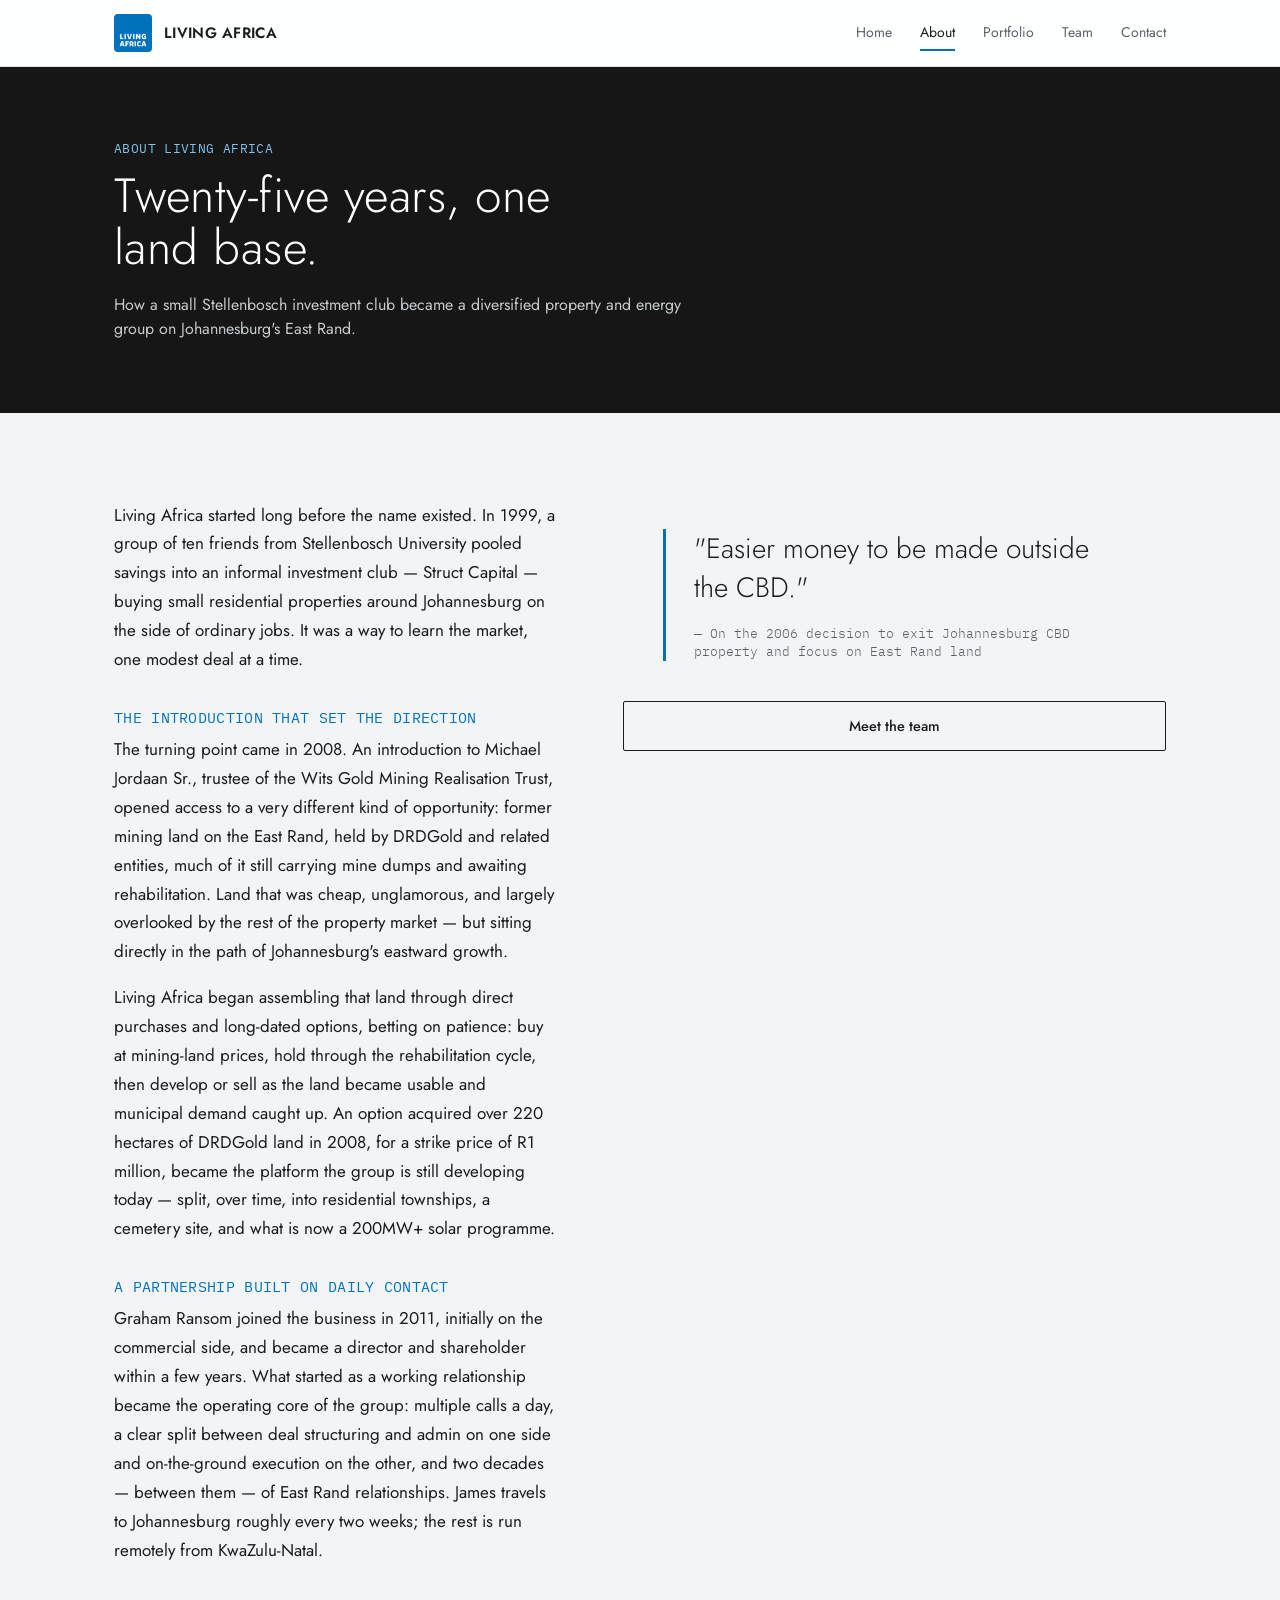
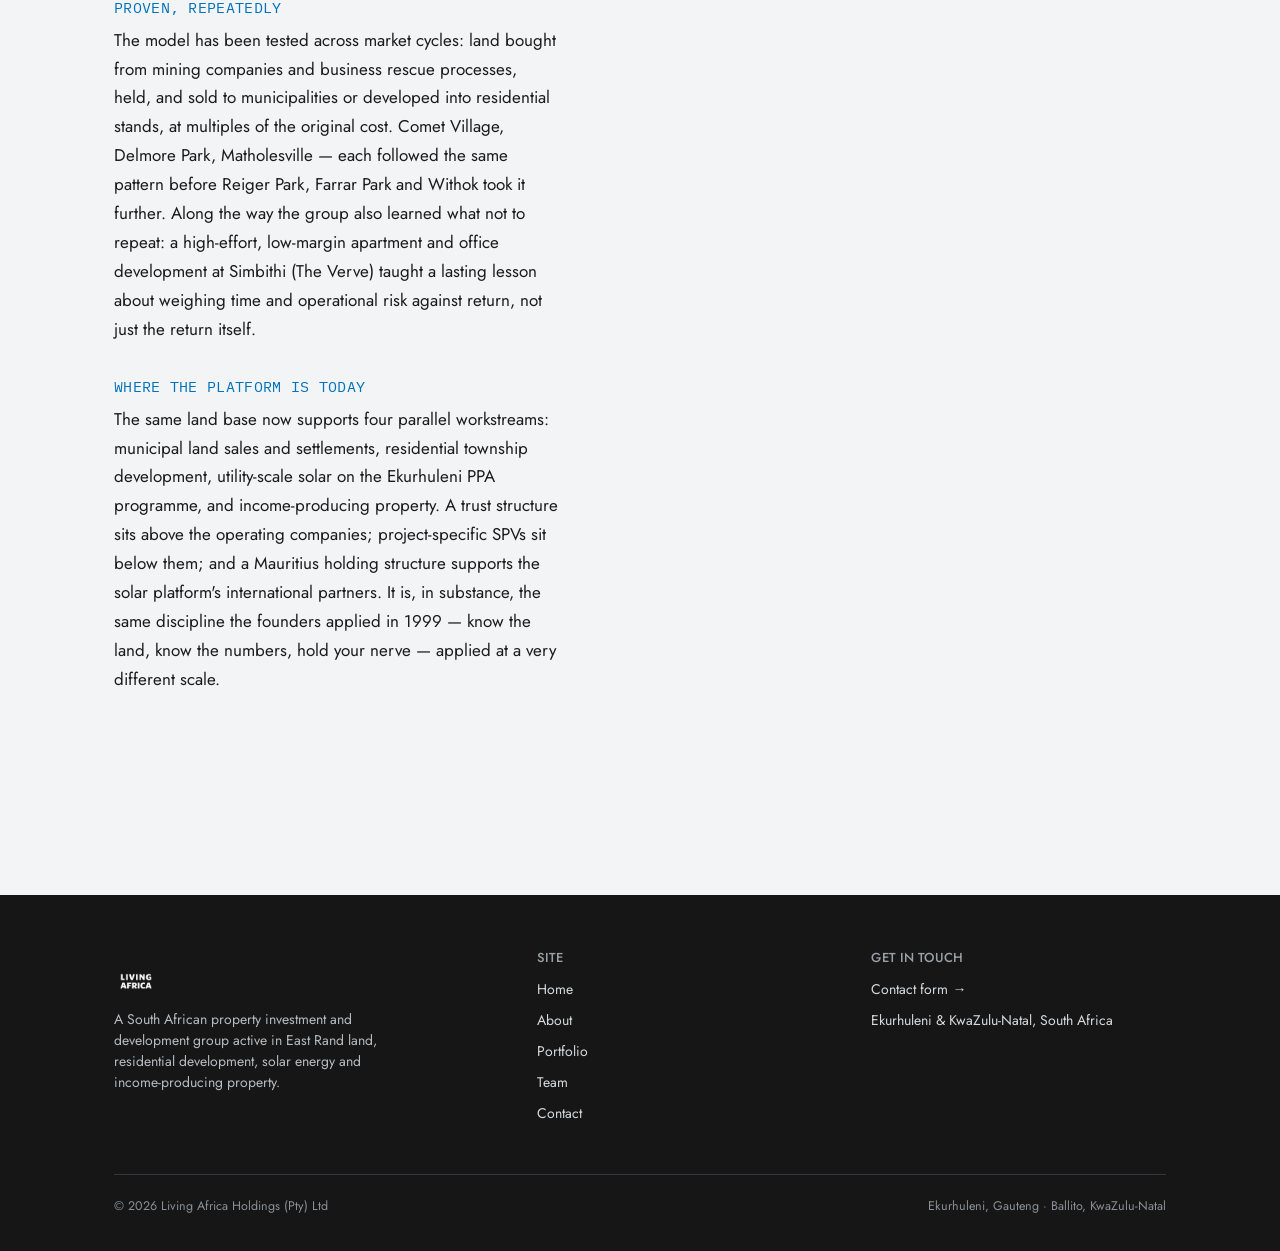
==== about.html @ 826e50d9 "Add new website" ====
<!DOCTYPE html>
<html lang="en">
<head>
<meta charset="UTF-8">
<meta name="viewport" content="width=device-width, initial-scale=1.0">
<title>About — Living Africa</title>
<meta name="description" content="25 years of dealmaking on Johannesburg's East Rand — how a Stellenbosch investment club became a diversified property and energy group.">
<link rel="icon" href="assets/logo-mark.jpg">
<link rel="stylesheet" href="assets/style.css">
</head>
<body>

<header class="site-header">
  <div class="wrap">
    <a href="index.html" class="brand">
      <img src="assets/logo-mark.jpg" alt="Living Africa">
      <span>LIVING AFRICA</span>
    </a>
    <button class="nav-toggle" aria-label="Menu" aria-expanded="false">
      <svg viewBox="0 0 24 24" fill="none" stroke="currentColor" stroke-width="1.6"><line x1="3" y1="6" x2="21" y2="6"/><line x1="3" y1="12" x2="21" y2="12"/><line x1="3" y1="18" x2="21" y2="18"/></svg>
    </button>
    <nav class="main-nav">
      <a href="index.html">Home</a>
      <a href="about.html" aria-current="page">About</a>
      <a href="portfolio.html">Portfolio</a>
      <a href="team.html">Team</a>
      <a href="contact.html">Contact</a>
    </nav>
  </div>
</header>

<section class="page-banner">
  <div class="wrap">
    <div class="section-tag">ABOUT LIVING AFRICA</div>
    <h1>Twenty-five years, one land base.</h1>
    <p>How a small Stellenbosch investment club became a diversified property and energy group on Johannesburg's East Rand.</p>
  </div>
</section>

<section class="section">
  <div class="wrap">
    <div class="split">
      <div class="prose">
        <p>Living Africa started long before the name existed. In 1999, a group of ten friends from Stellenbosch University pooled savings into an informal investment club — Struct Capital — buying small residential properties around Johannesburg on the side of ordinary jobs. It was a way to learn the market, one modest deal at a time.</p>

        <h3>THE INTRODUCTION THAT SET THE DIRECTION</h3>
        <p>The turning point came in 2008. An introduction to Michael Jordaan Sr., trustee of the Wits Gold Mining Realisation Trust, opened access to a very different kind of opportunity: former mining land on the East Rand, held by DRDGold and related entities, much of it still carrying mine dumps and awaiting rehabilitation. Land that was cheap, unglamorous, and largely overlooked by the rest of the property market — but sitting directly in the path of Johannesburg's eastward growth.</p>
        <p>Living Africa began assembling that land through direct purchases and long-dated options, betting on patience: buy at mining-land prices, hold through the rehabilitation cycle, then develop or sell as the land became usable and municipal demand caught up. An option acquired over 220 hectares of DRDGold land in 2008, for a strike price of R1 million, became the platform the group is still developing today — split, over time, into residential townships, a cemetery site, and what is now a 200MW+ solar programme.</p>

        <h3>A PARTNERSHIP BUILT ON DAILY CONTACT</h3>
        <p>Graham Ransom joined the business in 2011, initially on the commercial side, and became a director and shareholder within a few years. What started as a working relationship became the operating core of the group: multiple calls a day, a clear split between deal structuring and admin on one side and on-the-ground execution on the other, and two decades — between them — of East Rand relationships. James travels to Johannesburg roughly every two weeks; the rest is run remotely from KwaZulu-Natal.</p>

        <h3>PROVEN, REPEATEDLY</h3>
        <p>The model has been tested across market cycles: land bought from mining companies and business rescue processes, held, and sold to municipalities or developed into residential stands, at multiples of the original cost. Comet Village, Delmore Park, Matholesville — each followed the same pattern before Reiger Park, Farrar Park and Withok took it further. Along the way the group also learned what not to repeat: a high-effort, low-margin apartment and office development at Simbithi (The Verve) taught a lasting lesson about weighing time and operational risk against return, not just the return itself.</p>

        <h3>WHERE THE PLATFORM IS TODAY</h3>
        <p>The same land base now supports four parallel workstreams: municipal land sales and settlements, residential township development, utility-scale solar on the Ekurhuleni PPA programme, and income-producing property. A trust structure sits above the operating companies; project-specific SPVs sit below them; and a Mauritius holding structure supports the solar platform's international partners. It is, in substance, the same discipline the founders applied in 1999 — know the land, know the numbers, hold your nerve — applied at a very different scale.</p>
      </div>

      <div>
        <div style="position:sticky; top:100px;">
          <blockquote class="pull" style="margin-bottom:40px;">
            "Easier money to be made outside the CBD."
            <cite>— On the 2006 decision to exit Johannesburg CBD property and focus on East Rand land</cite>
          </blockquote>
          <a href="team.html" class="btn btn-outline" style="width:100%; justify-content:center;">Meet the team</a>
        </div>
      </div>
    </div>
  </div>
</section>

<footer class="site-footer">
  <div class="wrap">
    <div class="footer-grid">
      <div class="footer-brand">
        <img src="assets/logo-mark-black.jpg" alt="Living Africa">
        <p>A South African property investment and development group active in East Rand land, residential development, solar energy and income-producing property.</p>
      </div>
      <div class="footer-nav">
        <h4>SITE</h4>
        <a href="index.html">Home</a>
        <a href="about.html">About</a>
        <a href="portfolio.html">Portfolio</a>
        <a href="team.html">Team</a>
        <a href="contact.html">Contact</a>
      </div>
      <div class="footer-contact">
        <h4>GET IN TOUCH</h4>
        <a href="contact.html">Contact form →</a>
        <p>Ekurhuleni &amp; KwaZulu-Natal, South Africa</p>
      </div>
    </div>
    <div class="footer-bottom">
      <span>© <span id="year"></span> Living Africa Holdings (Pty) Ltd</span>
      <span>Ekurhuleni, Gauteng · Ballito, KwaZulu-Natal</span>
    </div>
  </div>
</footer>

<script src="assets/script.js"></script>
<script>document.getElementById('year').textContent = new Date().getFullYear();</script>
</body>
</html>
---- assets/style.css ----
/* ============================================================
   LIVING AFRICA — shared stylesheet
   Tokens: black #161616, blue #0072BB, warm land-grey backgrounds.
   Type: Century Gothic (brand) with Jost as the web fallback,
   IBM Plex Mono for survey-style data tags (portion/ha/MW).
   ============================================================ */

@import url('https://fonts.googleapis.com/css2?family=Jost:wght@300;400;500;600;700&family=IBM+Plex+Mono:wght@400;500&display=swap');

:root{
  --black:#161616;
  --blue:#0072BB;
  --blue-deep:#00517f;
  --white:#ffffff;
  --paper:#F2F4F5;
  --paper-deep:#E7EAEC;
  --ink:#1A1D1F;
  --muted:#5B6169;
  --line:#DCE0E3;
  --line-dark:#33383c;

  --font-display:'Century Gothic','Questrial','Jost',sans-serif;
  --font-mono:'IBM Plex Mono',ui-monospace,monospace;

  --maxw:1180px;
  --pad:clamp(20px,5vw,64px);
}

*{box-sizing:border-box;}
html{scroll-behavior:smooth;}
body{
  margin:0;
  font-family:var(--font-display);
  font-weight:400;
  color:var(--ink);
  background:var(--paper);
  -webkit-font-smoothing:antialiased;
  line-height:1.5;
}
img{max-width:100%;display:block;}
a{color:inherit;}
h1,h2,h3,h4{
  font-family:var(--font-display);
  font-weight:400;
  margin:0 0 0.4em;
  letter-spacing:0.01em;
  line-height:1.08;
}
p{margin:0 0 1em; max-width:62ch;}
.mono{
  font-family:var(--font-mono);
  font-weight:400;
  letter-spacing:0.02em;
}
:focus-visible{outline:2px solid var(--blue); outline-offset:3px;}
@media (prefers-reduced-motion: reduce){
  *{animation-duration:0.001ms !important; transition-duration:0.001ms !important;}
}

.wrap{max-width:var(--maxw); margin:0 auto; padding-left:var(--pad); padding-right:var(--pad);}

/* ---------- header ---------- */
.site-header{
  position:sticky; top:0; z-index:40;
  background:rgba(255,255,255,0.92);
  backdrop-filter:saturate(140%) blur(6px);
  border-bottom:1px solid var(--line);
}
.site-header .wrap{
  display:flex; align-items:center; justify-content:space-between;
  padding-top:14px; padding-bottom:14px;
}
.brand{display:flex; align-items:center; gap:12px; text-decoration:none;}
.brand img{width:38px; height:38px; border-radius:4px;}
.brand span{font-size:15px; font-weight:600; letter-spacing:0.02em; color:var(--ink);}
.main-nav{display:flex; align-items:center; gap:28px;}
.main-nav a{
  text-decoration:none; font-size:14px; color:var(--muted);
  padding:6px 0; border-bottom:2px solid transparent;
}
.main-nav a:hover, .main-nav a[aria-current="page"]{color:var(--ink); border-color:var(--blue);}
.nav-toggle{display:none; background:none; border:0; cursor:pointer; padding:6px;}
.nav-toggle svg{width:24px; height:24px;}

@media (max-width:820px){
  .main-nav{
    position:fixed; inset:64px 0 0 0; background:var(--white);
    flex-direction:column; align-items:flex-start; gap:0;
    padding:8px var(--pad) 24px; transform:translateY(-8px);
    opacity:0; pointer-events:none; transition:opacity .18s ease, transform .18s ease;
    border-top:1px solid var(--line);
  }
  .main-nav.open{opacity:1; pointer-events:auto; transform:translateY(0);}
  .main-nav a{width:100%; padding:14px 0; border-bottom:1px solid var(--line); font-size:16px;}
  .nav-toggle{display:block;}
}

/* ---------- footer ---------- */
.site-footer{background:var(--black); color:var(--white); margin-top:96px;}
.site-footer .wrap{padding-top:56px; padding-bottom:36px;}
.footer-grid{
  display:grid; grid-template-columns:1.3fr 1fr 1fr; gap:40px;
  border-bottom:1px solid var(--line-dark); padding-bottom:40px;
}
.footer-grid h4{font-size:13px; color:#9aa0a6; font-weight:500; margin-bottom:14px;}
.footer-brand img{width:44px; height:44px; border-radius:4px; margin-bottom:14px;}
.footer-brand p{color:#b7bbbf; font-size:14px; max-width:36ch;}
.footer-nav a, .footer-contact a, .footer-contact p{
  display:block; color:#d7dadc; text-decoration:none; font-size:14px; margin-bottom:10px;
}
.footer-nav a:hover, .footer-contact a:hover{color:var(--white);}
.footer-bottom{
  display:flex; justify-content:space-between; flex-wrap:wrap; gap:8px;
  padding-top:22px; font-size:12.5px; color:#8a9096;
}
@media (max-width:720px){
  .footer-grid{grid-template-columns:1fr; gap:28px;}
}

/* ---------- hero (home) ---------- */
.hero{
  position:relative; min-height:min(88vh, 780px);
  display:flex; align-items:flex-end;
  background:#0c0c0c;
  overflow:hidden;
}
.hero img{
  position:absolute; inset:0; width:100%; height:100%; object-fit:cover;
  opacity:0.85;
}
.hero::after{
  content:''; position:absolute; inset:0;
  background:linear-gradient(180deg, rgba(10,10,10,0.15) 0%, rgba(10,10,10,0.15) 40%, rgba(10,10,10,0.82) 100%);
}
.hero-content{position:relative; z-index:2; color:var(--white); padding-bottom:clamp(48px,7vw,88px); width:100%;}
.hero-eyebrow{font-family:var(--font-mono); font-size:12.5px; letter-spacing:0.06em; color:#cfe6f6; margin-bottom:18px;}
.hero h1{
  font-size:clamp(34px, 5.4vw, 68px); font-weight:300; letter-spacing:0.005em;
  max-width:16ch; margin-bottom:0.32em;
}
.hero p.lead{color:#e7e9ea; font-size:clamp(16px,1.7vw,19px); max-width:52ch; margin-bottom:28px;}
.hero-actions{display:flex; gap:14px; flex-wrap:wrap;}

/* ---------- buttons ---------- */
.btn{
  display:inline-flex; align-items:center; gap:10px;
  padding:13px 24px; font-size:14.5px; font-weight:500;
  text-decoration:none; border-radius:2px; border:1px solid transparent;
  transition:background .15s ease, color .15s ease, border-color .15s ease;
  cursor:pointer; font-family:var(--font-display);
}
.btn-primary{background:var(--blue); color:var(--white);}
.btn-primary:hover{background:var(--blue-deep);}
.btn-ghost{border-color:rgba(255,255,255,0.55); color:var(--white);}
.btn-ghost:hover{background:rgba(255,255,255,0.12);}
.btn-dark{background:var(--black); color:var(--white);}
.btn-dark:hover{background:#000;}
.btn-outline{border-color:var(--ink); color:var(--ink);}
.btn-outline:hover{background:var(--ink); color:var(--white);}

/* ---------- stat strip ---------- */
.stat-strip{background:var(--black); color:var(--white);}
.stat-strip .wrap{
  display:grid; grid-template-columns:repeat(4,1fr);
  padding-top:44px; padding-bottom:44px;
}
.stat{padding:0 22px; border-left:1px solid var(--line-dark);}
.stat:first-child{border-left:0; padding-left:0;}
.stat .num{
  font-family:var(--font-mono); font-size:clamp(26px,3vw,38px); font-weight:500;
  color:var(--white); display:block; margin-bottom:6px;
}
.stat .label{font-size:13px; color:#a9afb4; max-width:22ch;}
@media (max-width:820px){
  .stat-strip .wrap{grid-template-columns:1fr 1fr; row-gap:28px;}
  .stat:nth-child(3){border-left:0;}
  .stat:nth-child(2n+1){padding-left:0;}
}

/* ---------- section basics ---------- */
.section{padding-top:88px; padding-bottom:88px;}
.section-tight{padding-top:56px; padding-bottom:56px;}
.section-head{margin-bottom:44px;}
.section-tag{font-family:var(--font-mono); font-size:12.5px; color:var(--blue); margin-bottom:12px; letter-spacing:0.03em;}
.section h2{font-size:clamp(26px,3vw,38px); font-weight:300; max-width:20ch;}
.section .dek{color:var(--muted); font-size:17px; max-width:58ch;}

.split{display:grid; grid-template-columns:0.9fr 1.1fr; gap:64px; align-items:start;}
@media (max-width:820px){ .split{grid-template-columns:1fr; gap:28px;} }

/* ---------- stage preview (home) ---------- */
.stage-list{border-top:1px solid var(--line);}
.stage-row{
  display:grid; grid-template-columns:220px 1fr auto; align-items:center; gap:28px;
  padding:28px 0; border-bottom:1px solid var(--line);
  text-decoration:none; color:inherit;
}
.stage-row .stage-name{font-size:20px; font-weight:400;}
.stage-row .stage-desc{color:var(--muted); font-size:15px; max-width:56ch;}
.stage-row .go{
  font-family:var(--font-mono); font-size:13px; color:var(--blue);
  white-space:nowrap; opacity:0; transition:opacity .15s ease, transform .15s ease;
  transform:translateX(-6px);
}
.stage-row:hover .go{opacity:1; transform:translateX(0);}
.stage-row:hover .stage-name{color:var(--blue);}
@media (max-width:720px){
  .stage-row{grid-template-columns:1fr; gap:8px;}
  .stage-row .go{opacity:1; transform:none;}
}

/* ---------- pull quote (home about teaser) ---------- */
.pull{
  border-left:3px solid var(--blue); padding-left:28px;
  font-size:clamp(20px,2.4vw,28px); font-weight:300; line-height:1.4; max-width:42ch;
}
.pull cite{display:block; font-style:normal; font-size:13px; color:var(--muted); margin-top:18px; font-family:var(--font-mono);}

/* ---------- page header banner (interior pages) ---------- */
.page-banner{background:var(--black); color:var(--white); padding-top:72px; padding-bottom:56px;}
.page-banner .section-tag{color:#7fc2ec;}
.page-banner h1{font-size:clamp(30px,4vw,48px); font-weight:300; max-width:18ch;}
.page-banner p{color:#c6cacd; font-size:16px; max-width:60ch; margin-top:10px;}

/* ---------- portfolio ---------- */
.stage-tabs{
  display:flex; gap:6px; flex-wrap:wrap;
  border-bottom:1px solid var(--line); margin-bottom:8px;
  position:sticky; top:69px; background:var(--paper); z-index:10; padding-top:24px;
}
.stage-tabs button{
  font-family:var(--font-display); font-size:14.5px; background:none; border:0;
  padding:10px 16px; cursor:pointer; color:var(--muted); border-bottom:2px solid transparent;
  margin-bottom:-1px;
}
.stage-tabs button.active{color:var(--ink); border-color:var(--blue);}
.stage-group{padding-top:40px;}
.stage-group h3{font-size:22px; font-weight:400; margin-bottom:4px;}
.stage-group .stage-note{color:var(--muted); font-size:15px; margin-bottom:28px; max-width:60ch;}

.proj-grid{display:grid; grid-template-columns:repeat(2,1fr); gap:1px; background:var(--line);}
.proj-card{background:var(--paper); padding:28px; display:flex; flex-direction:column; gap:10px;}
.proj-card .tag{font-family:var(--font-mono); font-size:12px; color:var(--blue);}
.proj-card h4{font-size:19px; font-weight:500; margin:0;}
.proj-card .meta{font-family:var(--font-mono); font-size:12.5px; color:var(--muted);}
.proj-card p{font-size:14.5px; color:var(--ink); margin:0;}
.proj-card .status{
  margin-top:auto; padding-top:14px; font-size:12.5px; color:var(--muted);
  border-top:1px solid var(--line); display:flex; justify-content:space-between;
}
@media (max-width:720px){ .proj-grid{grid-template-columns:1fr;} }

/* ---------- team ---------- */
.principals{display:grid; grid-template-columns:1fr 1fr; gap:1px; background:var(--line); margin-bottom:64px;}
.principal{background:var(--paper); padding:36px;}
.principal .role{font-family:var(--font-mono); font-size:12.5px; color:var(--blue); margin-bottom:8px;}
.principal h3{font-size:24px; font-weight:500; margin-bottom:14px;}
.principal p{font-size:15px; color:var(--muted);}
@media (max-width:720px){ .principals{grid-template-columns:1fr;} }

.team-strip{border-top:1px solid var(--line);}
.team-row{display:grid; grid-template-columns:260px 1fr; gap:24px; padding:22px 0; border-bottom:1px solid var(--line);}
.team-row .who{font-size:16px; font-weight:500;}
.team-row .what{color:var(--muted); font-size:14.5px;}
@media (max-width:640px){ .team-row{grid-template-columns:1fr; gap:4px;} }

/* ---------- about page ---------- */
.prose{max-width:66ch;}
.prose p{font-size:17px; color:var(--ink); line-height:1.7;}
.prose h3{font-size:15px; font-family:var(--font-mono); color:var(--blue); margin-top:2.4em; margin-bottom:0.6em; letter-spacing:0.02em;}

/* ---------- contact ---------- */
.contact-grid{display:grid; grid-template-columns:1.1fr 0.9fr; gap:64px;}
@media (max-width:820px){ .contact-grid{grid-template-columns:1fr; gap:40px;} }
.field{margin-bottom:20px;}
.field label{display:block; font-size:13px; color:var(--muted); margin-bottom:6px;}
.field input, .field textarea, .field select{
  width:100%; border:1px solid var(--line); background:var(--white);
  padding:12px 14px; font-family:var(--font-display); font-size:15px; color:var(--ink);
  border-radius:2px;
}
.field input:focus, .field textarea:focus{border-color:var(--blue); outline:none;}
.field textarea{resize:vertical; min-height:120px;}
.contact-details{border-left:1px solid var(--line); padding-left:40px;}
@media (max-width:820px){ .contact-details{border-left:0; padding-left:0; border-top:1px solid var(--line); padding-top:28px;} }
.contact-details h4{font-family:var(--font-mono); font-size:12.5px; color:var(--blue); margin-bottom:8px;}
.contact-details p, .contact-details a{font-size:15px; color:var(--ink); text-decoration:none; display:block; margin-bottom:22px;}
.form-note{font-size:13px; color:var(--muted); margin-top:8px;}
.form-success{display:none; padding:20px; background:#eef6ee; border:1px solid #cfe4cf; color:#2a5c2a; font-size:14.5px;}
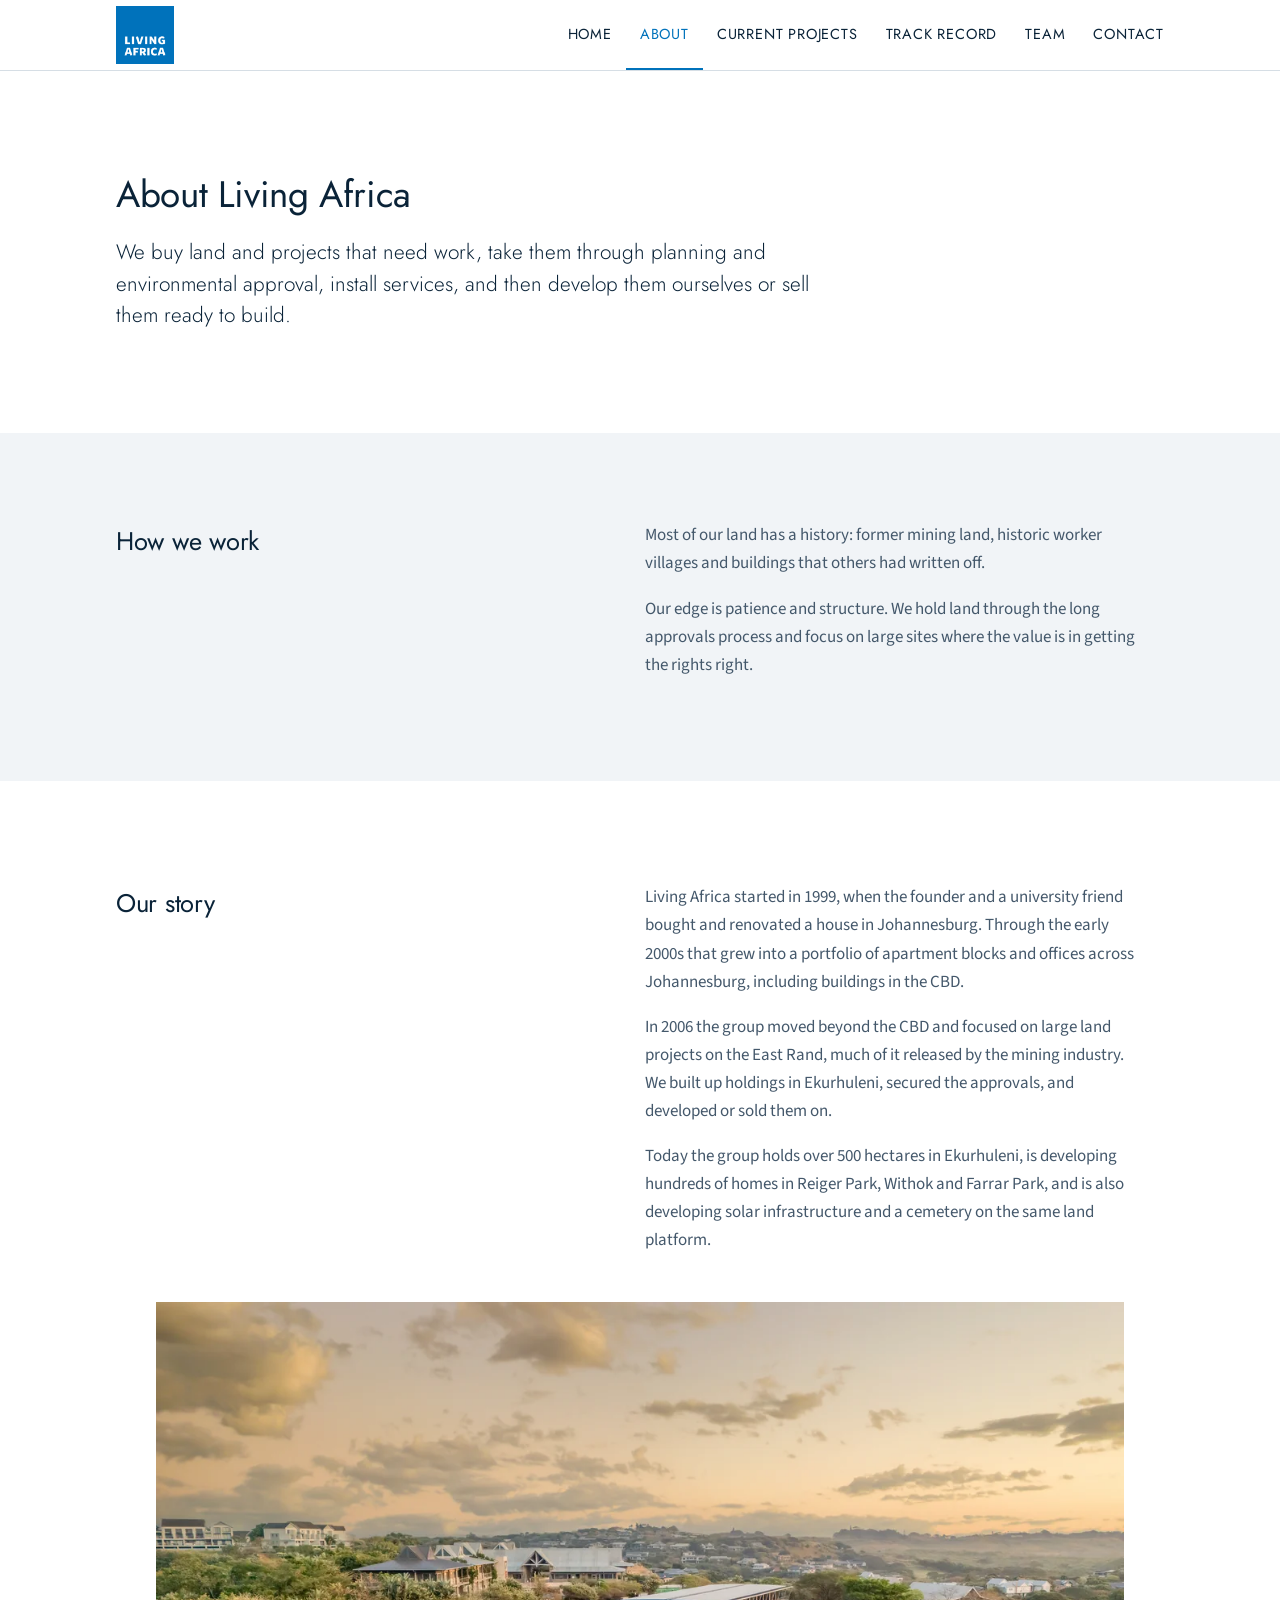
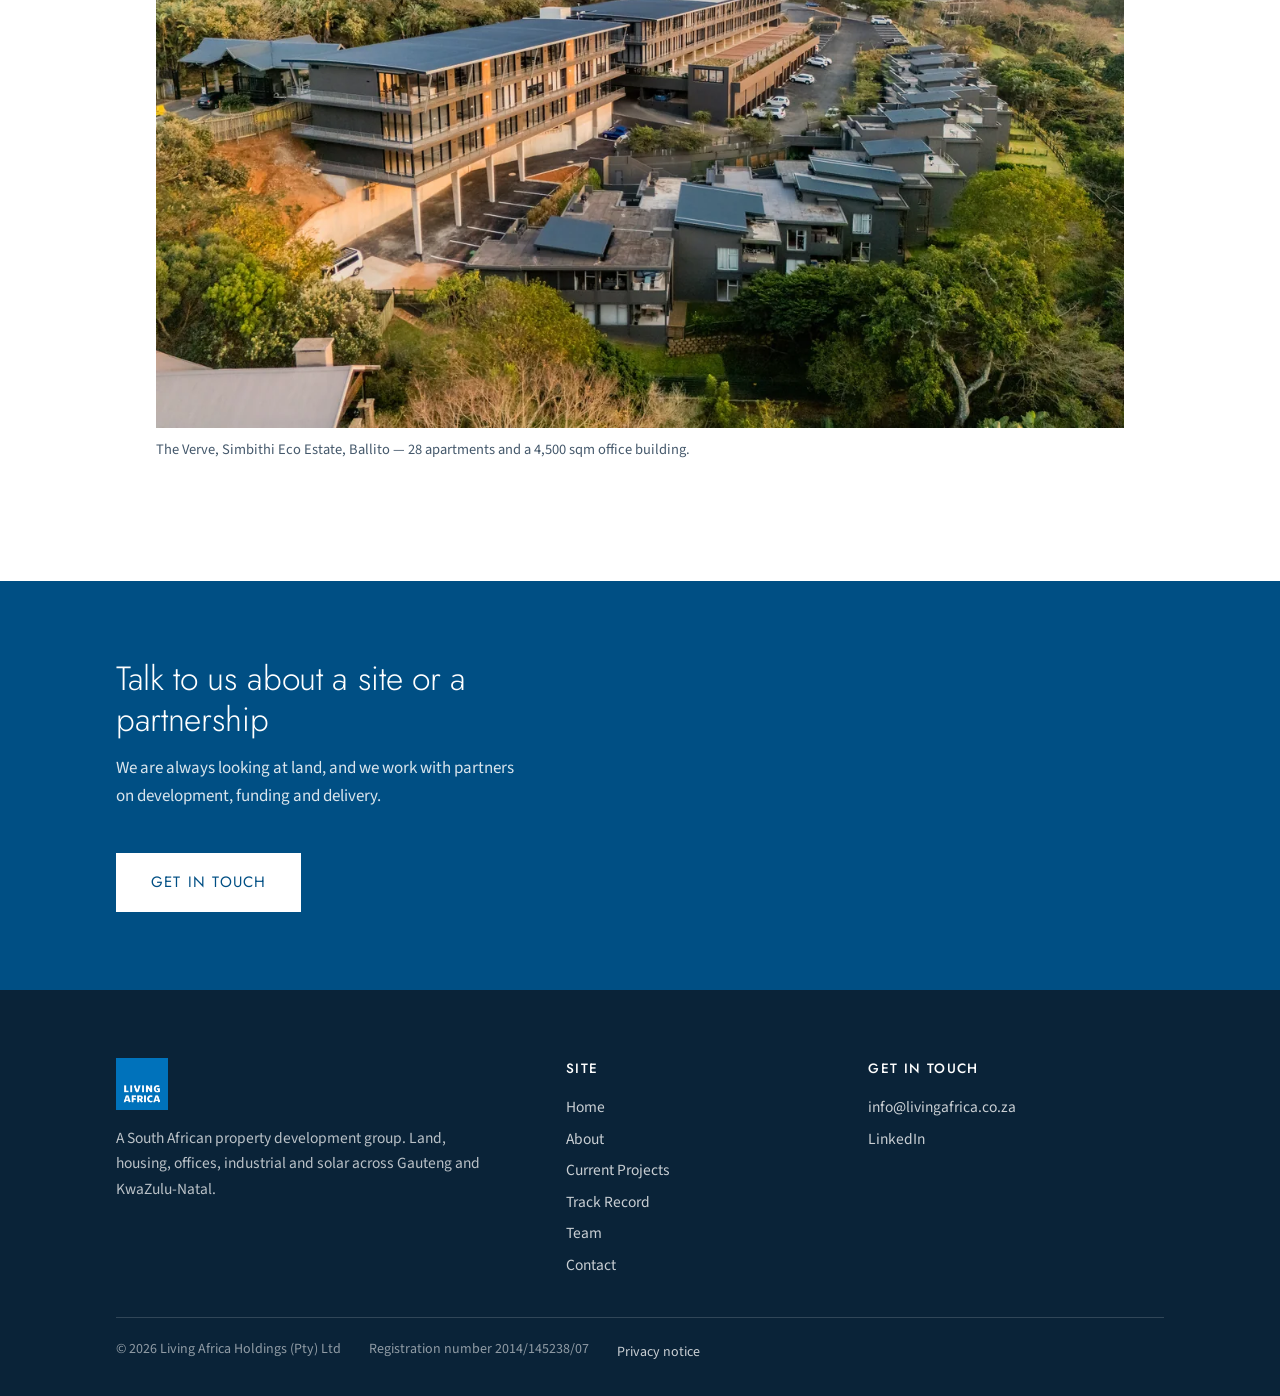
==== commit 837a4c58: "Rebuild site from approved copy Six pages (home, about, current projects, track record, team, contac" ====
--- a/about.html
+++ b/about.html
@@ -1,104 +1,101 @@
 <!DOCTYPE html>
-<html lang="en">
+<html lang="en-ZA">
 <head>
 <meta charset="UTF-8">
-<meta name="viewport" content="width=device-width, initial-scale=1.0">
+<meta name="viewport" content="width=device-width,initial-scale=1">
 <title>About — Living Africa</title>
-<meta name="description" content="25 years of dealmaking on Johannesburg's East Rand — how a Stellenbosch investment club became a diversified property and energy group.">
-<link rel="icon" href="assets/logo-mark.jpg">
+<meta name="description" content="Living Africa buys land and projects that need work, takes them through planning and approval, and develops them or sells them ready to build.">
+<link rel="icon" href="assets/favicon.png">
+<meta property="og:title" content="About — Living Africa">
+<meta property="og:description" content="Living Africa buys land and projects that need work, takes them through planning and approval, and develops them or sells them ready to build.">
+<meta property="og:type" content="website">
+<meta property="og:image" content="assets/hero-verve.webp">
 <link rel="stylesheet" href="assets/style.css">
 </head>
 <body>
-
 <header class="site-header">
   <div class="wrap">
-    <a href="index.html" class="brand">
-      <img src="assets/logo-mark.jpg" alt="Living Africa">
-      <span>LIVING AFRICA</span>
-    </a>
-    <button class="nav-toggle" aria-label="Menu" aria-expanded="false">
-      <svg viewBox="0 0 24 24" fill="none" stroke="currentColor" stroke-width="1.6"><line x1="3" y1="6" x2="21" y2="6"/><line x1="3" y1="12" x2="21" y2="12"/><line x1="3" y1="18" x2="21" y2="18"/></svg>
+    <a href="index.html" class="brand"><img src="assets/logo.png" alt="Living Africa"></a>
+    <button class="nav-toggle" aria-label="Menu" aria-expanded="false" aria-controls="nav">
+      <svg viewBox="0 0 24 24" fill="none" stroke="currentColor" stroke-width="1.6" aria-hidden="true"><line x1="3" y1="6" x2="21" y2="6"/><line x1="3" y1="12" x2="21" y2="12"/><line x1="3" y1="18" x2="21" y2="18"/></svg>
     </button>
-    <nav class="main-nav">
-      <a href="index.html">Home</a>
-      <a href="about.html" aria-current="page">About</a>
-      <a href="portfolio.html">Portfolio</a>
-      <a href="team.html">Team</a>
-      <a href="contact.html">Contact</a>
-    </nav>
+    <nav class="main-nav" id="nav"><a href="index.html">Home</a><a href="about.html" aria-current="page">About</a><a href="projects.html">Current Projects</a><a href="track-record.html">Track Record</a><a href="team.html">Team</a><a href="contact.html">Contact</a></nav>
   </div>
 </header>
 
-<section class="page-banner">
+<section class="section">
   <div class="wrap">
-    <div class="section-tag">ABOUT LIVING AFRICA</div>
-    <h1>Twenty-five years, one land base.</h1>
-    <p>How a small Stellenbosch investment club became a diversified property and energy group on Johannesburg's East Rand.</p>
+    <h2 class="section-title">About Living Africa</h2>
+    <p class="lede" style="margin-top:20px">We buy land and projects that need work, take them through planning and environmental approval, install services, and then develop them ourselves or sell them ready to build.</p>
+  </div>
+</section>
+
+<section class="section pale tight" style="padding-top:clamp(48px,7vw,88px)">
+  <div class="wrap">
+    <div class="intro-grid">
+      <h2>How we work</h2>
+      <div class="body-copy">
+        <p>Most of our land has a history: former mining land, historic worker villages and buildings that others had written off.</p>
+        <p>Our edge is patience and structure. We hold land through the long approvals process and focus on large sites where the value is in getting the rights right.</p>
+      </div>
+    </div>
   </div>
 </section>
 
 <section class="section">
   <div class="wrap">
-    <div class="split">
-      <div class="prose">
-        <p>Living Africa started long before the name existed. In 1999, a group of ten friends from Stellenbosch University pooled savings into an informal investment club — Struct Capital — buying small residential properties around Johannesburg on the side of ordinary jobs. It was a way to learn the market, one modest deal at a time.</p>
-
-        <h3>THE INTRODUCTION THAT SET THE DIRECTION</h3>
-        <p>The turning point came in 2008. An introduction to Michael Jordaan Sr., trustee of the Wits Gold Mining Realisation Trust, opened access to a very different kind of opportunity: former mining land on the East Rand, held by DRDGold and related entities, much of it still carrying mine dumps and awaiting rehabilitation. Land that was cheap, unglamorous, and largely overlooked by the rest of the property market — but sitting directly in the path of Johannesburg's eastward growth.</p>
-        <p>Living Africa began assembling that land through direct purchases and long-dated options, betting on patience: buy at mining-land prices, hold through the rehabilitation cycle, then develop or sell as the land became usable and municipal demand caught up. An option acquired over 220 hectares of DRDGold land in 2008, for a strike price of R1 million, became the platform the group is still developing today — split, over time, into residential townships, a cemetery site, and what is now a 200MW+ solar programme.</p>
-
-        <h3>A PARTNERSHIP BUILT ON DAILY CONTACT</h3>
-        <p>Graham Ransom joined the business in 2011, initially on the commercial side, and became a director and shareholder within a few years. What started as a working relationship became the operating core of the group: multiple calls a day, a clear split between deal structuring and admin on one side and on-the-ground execution on the other, and two decades — between them — of East Rand relationships. James travels to Johannesburg roughly every two weeks; the rest is run remotely from KwaZulu-Natal.</p>
-
-        <h3>PROVEN, REPEATEDLY</h3>
-        <p>The model has been tested across market cycles: land bought from mining companies and business rescue processes, held, and sold to municipalities or developed into residential stands, at multiples of the original cost. Comet Village, Delmore Park, Matholesville — each followed the same pattern before Reiger Park, Farrar Park and Withok took it further. Along the way the group also learned what not to repeat: a high-effort, low-margin apartment and office development at Simbithi (The Verve) taught a lasting lesson about weighing time and operational risk against return, not just the return itself.</p>
-
-        <h3>WHERE THE PLATFORM IS TODAY</h3>
-        <p>The same land base now supports four parallel workstreams: municipal land sales and settlements, residential township development, utility-scale solar on the Ekurhuleni PPA programme, and income-producing property. A trust structure sits above the operating companies; project-specific SPVs sit below them; and a Mauritius holding structure supports the solar platform's international partners. It is, in substance, the same discipline the founders applied in 1999 — know the land, know the numbers, hold your nerve — applied at a very different scale.</p>
-      </div>
-
-      <div>
-        <div style="position:sticky; top:100px;">
-          <blockquote class="pull" style="margin-bottom:40px;">
-            "Easier money to be made outside the CBD."
-            <cite>— On the 2006 decision to exit Johannesburg CBD property and focus on East Rand land</cite>
-          </blockquote>
-          <a href="team.html" class="btn btn-outline" style="width:100%; justify-content:center;">Meet the team</a>
-        </div>
+    <div class="intro-grid">
+      <h2>Our story</h2>
+      <div class="body-copy">
+        <p>Living Africa started in 1999, when the founder and a university friend bought and renovated a house in Johannesburg. Through the early 2000s that grew into a portfolio of apartment blocks and offices across Johannesburg, including buildings in the CBD.</p>
+        <p>In 2006 the group moved beyond the CBD and focused on large land projects on the East Rand, much of it released by the mining industry. We built up holdings in Ekurhuleni, secured the approvals, and developed or sold them on.</p>
+        <p>Today the group holds over 500 hectares in Ekurhuleni, is developing hundreds of homes in Reiger Park, Withok and Farrar Park, and is also developing solar infrastructure and a cemetery on the same land platform.</p>
       </div>
     </div>
+    <figure class="photo">
+      <img src="assets/verve.webp" alt="The Verve at Simbithi Eco Estate, Ballito, from the air" loading="lazy">
+      <figcaption>The Verve, Simbithi Eco Estate, Ballito &mdash; 28 apartments and a 4,500&nbsp;sqm office building.</figcaption>
+    </figure>
+  </div>
+</section>
+
+<section class="band">
+  <div class="wrap">
+    <h2>Talk to us about a site or a partnership</h2>
+    <p>We are always looking at land, and we work with partners on development, funding and delivery.</p>
+    <a class="btn" href="contact.html">Get in touch</a>
   </div>
 </section>
 
 <footer class="site-footer">
   <div class="wrap">
     <div class="footer-grid">
-      <div class="footer-brand">
-        <img src="assets/logo-mark-black.jpg" alt="Living Africa">
-        <p>A South African property investment and development group active in East Rand land, residential development, solar energy and income-producing property.</p>
+      <div>
+        <img src="assets/logo.png" alt="Living Africa">
+        <p>A South African property development group. Land, housing, offices, industrial and solar across Gauteng and KwaZulu-Natal.</p>
       </div>
-      <div class="footer-nav">
-        <h4>SITE</h4>
+      <div>
+        <h4>Site</h4>
         <a href="index.html">Home</a>
         <a href="about.html">About</a>
-        <a href="portfolio.html">Portfolio</a>
+        <a href="projects.html">Current Projects</a>
+        <a href="track-record.html">Track Record</a>
         <a href="team.html">Team</a>
         <a href="contact.html">Contact</a>
       </div>
-      <div class="footer-contact">
-        <h4>GET IN TOUCH</h4>
-        <a href="contact.html">Contact form →</a>
-        <p>Ekurhuleni &amp; KwaZulu-Natal, South Africa</p>
+      <div>
+        <h4>Get in touch</h4>
+        <a href="mailto:info@livingafrica.co.za">info@livingafrica.co.za</a>
+        <a href="https://www.linkedin.com/company/living-africa-holdings-pty-ltd/" rel="noopener">LinkedIn</a>
       </div>
     </div>
     <div class="footer-bottom">
-      <span>© <span id="year"></span> Living Africa Holdings (Pty) Ltd</span>
-      <span>Ekurhuleni, Gauteng · Ballito, KwaZulu-Natal</span>
+      <span>&copy; <span id="year">2026</span> Living Africa Holdings (Pty) Ltd</span>
+      <span>Registration number 2014/145238/07</span>
+      <span><a href="privacy.html">Privacy notice</a></span>
     </div>
   </div>
 </footer>
-
 <script src="assets/script.js"></script>
-<script>document.getElementById('year').textContent = new Date().getFullYear();</script>
 </body>
 </html>
--- a/assets/style.css
+++ b/assets/style.css
@@ -1,289 +1,216 @@
-/* ============================================================
-   LIVING AFRICA — shared stylesheet
-   Tokens: black #161616, blue #0072BB, warm land-grey backgrounds.
-   Type: Century Gothic (brand) with Jost as the web fallback,
-   IBM Plex Mono for survey-style data tags (portion/ha/MW).
-   ============================================================ */
-
-@import url('https://fonts.googleapis.com/css2?family=Jost:wght@300;400;500;600;700&family=IBM+Plex+Mono:wght@400;500&display=swap');
+@import url('https://fonts.googleapis.com/css2?family=Jost:wght@300;400;500;600&family=Source+Sans+3:ital,wght@0,400;0,600;1,400&display=swap');
 
 :root{
-  --black:#161616;
   --blue:#0072BB;
-  --blue-deep:#00517f;
-  --white:#ffffff;
-  --paper:#F2F4F5;
-  --paper-deep:#E7EAEC;
-  --ink:#1A1D1F;
-  --muted:#5B6169;
-  --line:#DCE0E3;
-  --line-dark:#33383c;
-
-  --font-display:'Century Gothic','Questrial','Jost',sans-serif;
-  --font-mono:'IBM Plex Mono',ui-monospace,monospace;
-
-  --maxw:1180px;
-  --pad:clamp(20px,5vw,64px);
-}
-
-*{box-sizing:border-box;}
-html{scroll-behavior:smooth;}
+  --blue-dark:#005C97;
+  --blue-deep:#004F84;
+  --ink:#0A2338;
+  --ink-soft:#44586B;
+  --paper:#FFFFFF;
+  --pale:#F1F4F7;
+  --rule:#D6DEE5;
+  --rule-strong:#A9B8C4;
+  --display:'Jost',"Century Gothic",'Questrial',sans-serif;
+  --body:'Source Sans 3',system-ui,-apple-system,sans-serif;
+  --wrap:1160px;
+  --gutter:clamp(20px,5vw,56px);
+}
+
+*{box-sizing:border-box}
+html{-webkit-text-size-adjust:100%}
 body{
   margin:0;
-  font-family:var(--font-display);
-  font-weight:400;
+  background:var(--paper);
   color:var(--ink);
-  background:var(--paper);
+  font-family:var(--body);
+  font-size:17px;
+  line-height:1.65;
   -webkit-font-smoothing:antialiased;
-  line-height:1.5;
-}
-img{max-width:100%;display:block;}
-a{color:inherit;}
-h1,h2,h3,h4{
-  font-family:var(--font-display);
-  font-weight:400;
-  margin:0 0 0.4em;
-  letter-spacing:0.01em;
-  line-height:1.08;
-}
-p{margin:0 0 1em; max-width:62ch;}
-.mono{
-  font-family:var(--font-mono);
-  font-weight:400;
-  letter-spacing:0.02em;
-}
-:focus-visible{outline:2px solid var(--blue); outline-offset:3px;}
-@media (prefers-reduced-motion: reduce){
-  *{animation-duration:0.001ms !important; transition-duration:0.001ms !important;}
-}
-
-.wrap{max-width:var(--maxw); margin:0 auto; padding-left:var(--pad); padding-right:var(--pad);}
+}
+img{max-width:100%;display:block}
+a{color:var(--blue-deep)}
+h1,h2,h3,h4{font-family:var(--display);font-weight:400;letter-spacing:-0.01em;margin:0;color:var(--ink)}
+p{margin:0 0 1em}
+p:last-child{margin-bottom:0}
+
+.wrap{max-width:var(--wrap);margin:0 auto;padding:0 var(--gutter)}
+.measure{max-width:64ch}
 
 /* ---------- header ---------- */
 .site-header{
-  position:sticky; top:0; z-index:40;
-  background:rgba(255,255,255,0.92);
-  backdrop-filter:saturate(140%) blur(6px);
-  border-bottom:1px solid var(--line);
-}
-.site-header .wrap{
-  display:flex; align-items:center; justify-content:space-between;
-  padding-top:14px; padding-bottom:14px;
-}
-.brand{display:flex; align-items:center; gap:12px; text-decoration:none;}
-.brand img{width:38px; height:38px; border-radius:4px;}
-.brand span{font-size:15px; font-weight:600; letter-spacing:0.02em; color:var(--ink);}
-.main-nav{display:flex; align-items:center; gap:28px;}
+  position:sticky;top:0;z-index:50;
+  background:var(--paper);
+  border-bottom:1px solid var(--rule);
+}
+.site-header .wrap{display:flex;align-items:stretch;justify-content:space-between;gap:16px}
+.brand{display:flex;align-items:center;padding:0;text-decoration:none}
+.brand img{width:58px;height:58px}
+.nav-toggle{
+  display:none;background:none;border:1px solid var(--rule);color:var(--ink);
+  width:44px;height:44px;align-self:center;cursor:pointer;border-radius:2px;
+}
+.nav-toggle svg{width:22px;height:22px;margin:0 auto}
+.main-nav{display:flex;align-items:stretch}
 .main-nav a{
-  text-decoration:none; font-size:14px; color:var(--muted);
-  padding:6px 0; border-bottom:2px solid transparent;
-}
-.main-nav a:hover, .main-nav a[aria-current="page"]{color:var(--ink); border-color:var(--blue);}
-.nav-toggle{display:none; background:none; border:0; cursor:pointer; padding:6px;}
-.nav-toggle svg{width:24px; height:24px;}
-
-@media (max-width:820px){
+  font-family:var(--display);font-size:14.5px;letter-spacing:.055em;text-transform:uppercase;
+  color:var(--ink);text-decoration:none;display:flex;align-items:center;
+  padding:22px 14px;border-bottom:2px solid transparent;
+}
+.main-nav a:last-child{padding-right:0}
+.main-nav a:hover{color:var(--blue)}
+.main-nav a[aria-current="page"]{border-bottom-color:var(--blue);color:var(--blue)}
+
+/* header over hero */
+.home .site-header{
+  position:absolute;top:0;left:0;right:0;background:transparent;border-bottom:1px solid rgba(255,255,255,.28)
+}
+.home .main-nav a{color:#fff}
+.home .main-nav a:hover{color:#fff;border-bottom-color:rgba(255,255,255,.7)}
+.home .nav-toggle{border-color:rgba(255,255,255,.5);color:#fff}
+
+/* ---------- hero ---------- */
+.hero{position:relative;min-height:min(86vh,760px);display:flex;align-items:center;justify-content:center;text-align:center;overflow:hidden}
+.hero>img{position:absolute;inset:0;width:100%;height:100%;object-fit:cover}
+.hero::after{content:"";position:absolute;inset:0;background:linear-gradient(180deg,rgba(6,24,40,.55) 0%,rgba(6,24,40,.3) 45%,rgba(6,24,40,.55) 100%)}
+.hero-content{position:relative;z-index:2;color:#fff;padding-top:90px;padding-bottom:40px}
+.hero h1{
+  font-size:clamp(2.6rem,7vw,5.1rem);font-weight:300;color:#fff;
+  letter-spacing:.04em;line-height:1.04;text-transform:uppercase;
+}
+.hero .sub{
+  font-family:var(--display);font-weight:400;margin:22px 0 0;color:#fff;
+  font-size:clamp(.95rem,2vw,1.2rem);letter-spacing:.17em;text-transform:uppercase;opacity:.95;
+}
+.hero .btn{margin-top:38px}
+
+.btn{
+  display:inline-block;font-family:var(--display);font-size:15px;letter-spacing:.08em;text-transform:uppercase;
+  background:var(--blue);color:#fff;text-decoration:none;padding:16px 34px;border:1px solid var(--blue);
+  transition:background .18s ease,border-color .18s ease;
+}
+.btn:hover{background:var(--blue-dark);border-color:var(--blue-dark)}
+.btn-line{background:transparent;color:var(--blue-deep);border-color:var(--rule-strong)}
+.btn-line:hover{background:var(--blue);border-color:var(--blue);color:#fff}
+
+/* ---------- figures strip ---------- */
+.figures{border-bottom:1px solid var(--rule);background:var(--paper)}
+.figures .wrap{display:grid;grid-template-columns:repeat(4,1fr)}
+.figure{padding:38px 28px 34px;border-left:1px solid var(--rule)}
+.figure:first-child{border-left:0;padding-left:0}
+.figure .n{font-family:var(--display);font-weight:400;font-size:clamp(1.7rem,3.4vw,2.5rem);line-height:1;color:var(--blue-deep);display:block}
+.figure .l{display:block;margin-top:10px;font-size:14.5px;line-height:1.4;color:var(--ink-soft)}
+
+/* ---------- sections ---------- */
+.section{padding:clamp(56px,8vw,104px) 0}
+.section.pale{background:var(--pale)}
+.section.tight{padding-top:0}
+.section>.wrap>h2,.section-title{
+  font-size:clamp(1.6rem,3.4vw,2.3rem);font-weight:400;line-height:1.2;max-width:22ch;
+}
+.lede{font-size:clamp(1.08rem,2vw,1.3rem);line-height:1.5;color:var(--ink);max-width:58ch;font-family:var(--display);font-weight:300}
+.intro-grid{display:grid;grid-template-columns:minmax(0,1fr) minmax(0,1.15fr);gap:clamp(28px,6vw,80px);align-items:start}
+.intro-grid h2{margin-bottom:0}
+.body-copy{color:var(--ink-soft);max-width:62ch}
+.body-copy h3{font-size:1.15rem;margin:34px 0 8px;color:var(--ink);font-weight:500}
+.body-copy h3:first-child{margin-top:0}
+
+/* ---------- project schedule rows ---------- */
+.schedule{margin-top:clamp(28px,5vw,48px);border-top:1px solid var(--rule-strong)}
+.entry{
+  display:grid;grid-template-columns:minmax(0,1.5fr) minmax(0,2fr) minmax(0,.85fr);
+  gap:clamp(16px,4vw,48px);padding:30px 0;border-bottom:1px solid var(--rule);align-items:start;
+}
+.entry h3{font-size:1.3rem;font-weight:500;line-height:1.25}
+.place{display:block;margin-top:4px;font-size:14.5px;color:var(--ink-soft);font-family:var(--body);line-height:1.4}
+.entry p{color:var(--ink-soft);margin:0}
+.entry .data{font-family:var(--display);font-size:15px;color:var(--ink)}
+.entry .data div{line-height:1.3}
+.entry .data div + div{margin-top:12px}
+.entry .data b{display:block;font-weight:500;font-size:1.15rem;color:var(--blue-deep)}
+.entry .data span{display:block;color:var(--ink-soft);font-size:14px;font-family:var(--body)}
+
+/* ---------- pipeline ---------- */
+.pipeline{display:grid;grid-template-columns:repeat(3,1fr);gap:1px;background:var(--rule);border:1px solid var(--rule);margin-top:36px}
+.pipeline>div{background:var(--pale);padding:28px 26px}
+.pipeline h3{font-size:1.1rem;font-weight:500;margin-bottom:8px}
+.pipeline p{font-size:15.5px;color:var(--ink-soft);margin:0}
+
+/* ---------- track record ---------- */
+.record{margin-top:clamp(28px,5vw,48px);border-top:1px solid var(--rule-strong)}
+.record-row{
+  display:grid;grid-template-columns:120px minmax(0,1.1fr) minmax(0,1.9fr);
+  gap:clamp(14px,3vw,40px);padding:26px 0;border-bottom:1px solid var(--rule);
+}
+.record-row .yr{font-family:var(--display);font-size:1.15rem;color:var(--blue-deep);line-height:1.4}
+.record-row .nm{font-weight:600;line-height:1.45}
+.record-row .ds{color:var(--ink-soft);margin:0}
+
+/* ---------- team ---------- */
+.people{display:grid;grid-template-columns:repeat(2,1fr);gap:clamp(28px,6vw,72px);margin-top:36px}
+.person h3{font-size:1.35rem;font-weight:500}
+.person .role{font-family:var(--display);font-size:14px;letter-spacing:.09em;text-transform:uppercase;color:var(--blue-deep);margin:4px 0 14px}
+.person p{color:var(--ink-soft)}
+
+/* ---------- contact ---------- */
+.contact-grid{display:grid;grid-template-columns:minmax(0,1fr) minmax(0,1fr);gap:clamp(28px,6vw,72px);margin-top:12px}
+.contact-list{list-style:none;margin:0;padding:0}
+.contact-list li{padding:16px 0;border-bottom:1px solid var(--rule);display:flex;gap:20px;align-items:baseline}
+.contact-list li:first-child{border-top:1px solid var(--rule-strong)}
+.contact-list .k{font-family:var(--display);font-size:13.5px;letter-spacing:.08em;text-transform:uppercase;color:var(--ink-soft);min-width:92px}
+.contact-list a{color:var(--blue-deep)}
+
+/* ---------- cta band ---------- */
+.band{background:var(--blue-deep);color:#fff;padding:clamp(48px,7vw,78px) 0}
+.band h2{color:#fff;font-size:clamp(1.5rem,3vw,2.1rem);font-weight:300;max-width:22ch;line-height:1.2}
+.band p{color:rgba(255,255,255,.85);max-width:52ch;margin-top:14px}
+.band .btn{background:#fff;color:var(--blue-deep);border-color:#fff;margin-top:26px}
+.band .btn:hover{background:rgba(255,255,255,.88);border-color:rgba(255,255,255,.88)}
+
+/* ---------- figure/photo ---------- */
+.photo{margin-top:clamp(28px,5vw,48px)}
+.photo img{width:100%;height:auto}
+.photo figcaption{font-size:14.5px;color:var(--ink-soft);margin-top:10px}
+
+/* ---------- footer ---------- */
+.site-footer{background:var(--ink);color:rgba(255,255,255,.72);padding:clamp(44px,6vw,68px) 0 28px;font-size:15.5px}
+.footer-grid{display:grid;grid-template-columns:minmax(0,1.6fr) minmax(0,1fr) minmax(0,1.2fr);gap:clamp(24px,5vw,56px)}
+.site-footer img{width:52px;height:52px;margin-bottom:16px}
+.site-footer h4{font-family:var(--display);font-size:13.5px;letter-spacing:.1em;text-transform:uppercase;color:#fff;font-weight:500;margin:0 0 12px}
+.site-footer a{color:rgba(255,255,255,.78);text-decoration:none;display:block;padding:3px 0}
+.site-footer a:hover{color:#fff;text-decoration:underline}
+.site-footer p{max-width:46ch}
+.footer-bottom{margin-top:36px;padding-top:20px;border-top:1px solid rgba(255,255,255,.16);display:flex;flex-wrap:wrap;gap:8px 28px;font-size:14px;color:rgba(255,255,255,.55)}
+
+/* ---------- focus + motion ---------- */
+a:focus-visible,button:focus-visible{outline:2px solid var(--blue);outline-offset:3px}
+.home .site-header a:focus-visible{outline-color:#fff}
+@media (prefers-reduced-motion:reduce){*{transition:none!important;animation:none!important}}
+
+/* ---------- responsive ---------- */
+@media (max-width:900px){
+  .figures .wrap{grid-template-columns:repeat(2,1fr)}
+  .figure{padding:26px 20px;border-left:1px solid var(--rule)}
+  .figure:nth-child(odd){border-left:0;padding-left:0}
+  .figure:nth-child(n+3){border-top:1px solid var(--rule)}
+  .intro-grid,.contact-grid,.people{grid-template-columns:1fr}
+  .pipeline{grid-template-columns:1fr}
+  .entry{grid-template-columns:1fr;gap:12px}
+  .record-row{grid-template-columns:76px 1fr;gap:12px 20px}
+  .record-row .ds{grid-column:2}
+  .footer-grid{grid-template-columns:1fr 1fr}
+}
+@media (max-width:720px){
+  body{font-size:16.5px}
+  .nav-toggle{display:flex;align-items:center;justify-content:center}
   .main-nav{
-    position:fixed; inset:64px 0 0 0; background:var(--white);
-    flex-direction:column; align-items:flex-start; gap:0;
-    padding:8px var(--pad) 24px; transform:translateY(-8px);
-    opacity:0; pointer-events:none; transition:opacity .18s ease, transform .18s ease;
-    border-top:1px solid var(--line);
+    display:none;position:absolute;top:100%;left:0;right:0;
+    flex-direction:column;background:var(--paper);border-bottom:1px solid var(--rule);
+    padding:6px var(--gutter) 14px;
   }
-  .main-nav.open{opacity:1; pointer-events:auto; transform:translateY(0);}
-  .main-nav a{width:100%; padding:14px 0; border-bottom:1px solid var(--line); font-size:16px;}
-  .nav-toggle{display:block;}
-}
-
-/* ---------- footer ---------- */
-.site-footer{background:var(--black); color:var(--white); margin-top:96px;}
-.site-footer .wrap{padding-top:56px; padding-bottom:36px;}
-.footer-grid{
-  display:grid; grid-template-columns:1.3fr 1fr 1fr; gap:40px;
-  border-bottom:1px solid var(--line-dark); padding-bottom:40px;
-}
-.footer-grid h4{font-size:13px; color:#9aa0a6; font-weight:500; margin-bottom:14px;}
-.footer-brand img{width:44px; height:44px; border-radius:4px; margin-bottom:14px;}
-.footer-brand p{color:#b7bbbf; font-size:14px; max-width:36ch;}
-.footer-nav a, .footer-contact a, .footer-contact p{
-  display:block; color:#d7dadc; text-decoration:none; font-size:14px; margin-bottom:10px;
-}
-.footer-nav a:hover, .footer-contact a:hover{color:var(--white);}
-.footer-bottom{
-  display:flex; justify-content:space-between; flex-wrap:wrap; gap:8px;
-  padding-top:22px; font-size:12.5px; color:#8a9096;
-}
-@media (max-width:720px){
-  .footer-grid{grid-template-columns:1fr; gap:28px;}
-}
-
-/* ---------- hero (home) ---------- */
-.hero{
-  position:relative; min-height:min(88vh, 780px);
-  display:flex; align-items:flex-end;
-  background:#0c0c0c;
-  overflow:hidden;
-}
-.hero img{
-  position:absolute; inset:0; width:100%; height:100%; object-fit:cover;
-  opacity:0.85;
-}
-.hero::after{
-  content:''; position:absolute; inset:0;
-  background:linear-gradient(180deg, rgba(10,10,10,0.15) 0%, rgba(10,10,10,0.15) 40%, rgba(10,10,10,0.82) 100%);
-}
-.hero-content{position:relative; z-index:2; color:var(--white); padding-bottom:clamp(48px,7vw,88px); width:100%;}
-.hero-eyebrow{font-family:var(--font-mono); font-size:12.5px; letter-spacing:0.06em; color:#cfe6f6; margin-bottom:18px;}
-.hero h1{
-  font-size:clamp(34px, 5.4vw, 68px); font-weight:300; letter-spacing:0.005em;
-  max-width:16ch; margin-bottom:0.32em;
-}
-.hero p.lead{color:#e7e9ea; font-size:clamp(16px,1.7vw,19px); max-width:52ch; margin-bottom:28px;}
-.hero-actions{display:flex; gap:14px; flex-wrap:wrap;}
-
-/* ---------- buttons ---------- */
-.btn{
-  display:inline-flex; align-items:center; gap:10px;
-  padding:13px 24px; font-size:14.5px; font-weight:500;
-  text-decoration:none; border-radius:2px; border:1px solid transparent;
-  transition:background .15s ease, color .15s ease, border-color .15s ease;
-  cursor:pointer; font-family:var(--font-display);
-}
-.btn-primary{background:var(--blue); color:var(--white);}
-.btn-primary:hover{background:var(--blue-deep);}
-.btn-ghost{border-color:rgba(255,255,255,0.55); color:var(--white);}
-.btn-ghost:hover{background:rgba(255,255,255,0.12);}
-.btn-dark{background:var(--black); color:var(--white);}
-.btn-dark:hover{background:#000;}
-.btn-outline{border-color:var(--ink); color:var(--ink);}
-.btn-outline:hover{background:var(--ink); color:var(--white);}
-
-/* ---------- stat strip ---------- */
-.stat-strip{background:var(--black); color:var(--white);}
-.stat-strip .wrap{
-  display:grid; grid-template-columns:repeat(4,1fr);
-  padding-top:44px; padding-bottom:44px;
-}
-.stat{padding:0 22px; border-left:1px solid var(--line-dark);}
-.stat:first-child{border-left:0; padding-left:0;}
-.stat .num{
-  font-family:var(--font-mono); font-size:clamp(26px,3vw,38px); font-weight:500;
-  color:var(--white); display:block; margin-bottom:6px;
-}
-.stat .label{font-size:13px; color:#a9afb4; max-width:22ch;}
-@media (max-width:820px){
-  .stat-strip .wrap{grid-template-columns:1fr 1fr; row-gap:28px;}
-  .stat:nth-child(3){border-left:0;}
-  .stat:nth-child(2n+1){padding-left:0;}
-}
-
-/* ---------- section basics ---------- */
-.section{padding-top:88px; padding-bottom:88px;}
-.section-tight{padding-top:56px; padding-bottom:56px;}
-.section-head{margin-bottom:44px;}
-.section-tag{font-family:var(--font-mono); font-size:12.5px; color:var(--blue); margin-bottom:12px; letter-spacing:0.03em;}
-.section h2{font-size:clamp(26px,3vw,38px); font-weight:300; max-width:20ch;}
-.section .dek{color:var(--muted); font-size:17px; max-width:58ch;}
-
-.split{display:grid; grid-template-columns:0.9fr 1.1fr; gap:64px; align-items:start;}
-@media (max-width:820px){ .split{grid-template-columns:1fr; gap:28px;} }
-
-/* ---------- stage preview (home) ---------- */
-.stage-list{border-top:1px solid var(--line);}
-.stage-row{
-  display:grid; grid-template-columns:220px 1fr auto; align-items:center; gap:28px;
-  padding:28px 0; border-bottom:1px solid var(--line);
-  text-decoration:none; color:inherit;
-}
-.stage-row .stage-name{font-size:20px; font-weight:400;}
-.stage-row .stage-desc{color:var(--muted); font-size:15px; max-width:56ch;}
-.stage-row .go{
-  font-family:var(--font-mono); font-size:13px; color:var(--blue);
-  white-space:nowrap; opacity:0; transition:opacity .15s ease, transform .15s ease;
-  transform:translateX(-6px);
-}
-.stage-row:hover .go{opacity:1; transform:translateX(0);}
-.stage-row:hover .stage-name{color:var(--blue);}
-@media (max-width:720px){
-  .stage-row{grid-template-columns:1fr; gap:8px;}
-  .stage-row .go{opacity:1; transform:none;}
-}
-
-/* ---------- pull quote (home about teaser) ---------- */
-.pull{
-  border-left:3px solid var(--blue); padding-left:28px;
-  font-size:clamp(20px,2.4vw,28px); font-weight:300; line-height:1.4; max-width:42ch;
-}
-.pull cite{display:block; font-style:normal; font-size:13px; color:var(--muted); margin-top:18px; font-family:var(--font-mono);}
-
-/* ---------- page header banner (interior pages) ---------- */
-.page-banner{background:var(--black); color:var(--white); padding-top:72px; padding-bottom:56px;}
-.page-banner .section-tag{color:#7fc2ec;}
-.page-banner h1{font-size:clamp(30px,4vw,48px); font-weight:300; max-width:18ch;}
-.page-banner p{color:#c6cacd; font-size:16px; max-width:60ch; margin-top:10px;}
-
-/* ---------- portfolio ---------- */
-.stage-tabs{
-  display:flex; gap:6px; flex-wrap:wrap;
-  border-bottom:1px solid var(--line); margin-bottom:8px;
-  position:sticky; top:69px; background:var(--paper); z-index:10; padding-top:24px;
-}
-.stage-tabs button{
-  font-family:var(--font-display); font-size:14.5px; background:none; border:0;
-  padding:10px 16px; cursor:pointer; color:var(--muted); border-bottom:2px solid transparent;
-  margin-bottom:-1px;
-}
-.stage-tabs button.active{color:var(--ink); border-color:var(--blue);}
-.stage-group{padding-top:40px;}
-.stage-group h3{font-size:22px; font-weight:400; margin-bottom:4px;}
-.stage-group .stage-note{color:var(--muted); font-size:15px; margin-bottom:28px; max-width:60ch;}
-
-.proj-grid{display:grid; grid-template-columns:repeat(2,1fr); gap:1px; background:var(--line);}
-.proj-card{background:var(--paper); padding:28px; display:flex; flex-direction:column; gap:10px;}
-.proj-card .tag{font-family:var(--font-mono); font-size:12px; color:var(--blue);}
-.proj-card h4{font-size:19px; font-weight:500; margin:0;}
-.proj-card .meta{font-family:var(--font-mono); font-size:12.5px; color:var(--muted);}
-.proj-card p{font-size:14.5px; color:var(--ink); margin:0;}
-.proj-card .status{
-  margin-top:auto; padding-top:14px; font-size:12.5px; color:var(--muted);
-  border-top:1px solid var(--line); display:flex; justify-content:space-between;
-}
-@media (max-width:720px){ .proj-grid{grid-template-columns:1fr;} }
-
-/* ---------- team ---------- */
-.principals{display:grid; grid-template-columns:1fr 1fr; gap:1px; background:var(--line); margin-bottom:64px;}
-.principal{background:var(--paper); padding:36px;}
-.principal .role{font-family:var(--font-mono); font-size:12.5px; color:var(--blue); margin-bottom:8px;}
-.principal h3{font-size:24px; font-weight:500; margin-bottom:14px;}
-.principal p{font-size:15px; color:var(--muted);}
-@media (max-width:720px){ .principals{grid-template-columns:1fr;} }
-
-.team-strip{border-top:1px solid var(--line);}
-.team-row{display:grid; grid-template-columns:260px 1fr; gap:24px; padding:22px 0; border-bottom:1px solid var(--line);}
-.team-row .who{font-size:16px; font-weight:500;}
-.team-row .what{color:var(--muted); font-size:14.5px;}
-@media (max-width:640px){ .team-row{grid-template-columns:1fr; gap:4px;} }
-
-/* ---------- about page ---------- */
-.prose{max-width:66ch;}
-.prose p{font-size:17px; color:var(--ink); line-height:1.7;}
-.prose h3{font-size:15px; font-family:var(--font-mono); color:var(--blue); margin-top:2.4em; margin-bottom:0.6em; letter-spacing:0.02em;}
-
-/* ---------- contact ---------- */
-.contact-grid{display:grid; grid-template-columns:1.1fr 0.9fr; gap:64px;}
-@media (max-width:820px){ .contact-grid{grid-template-columns:1fr; gap:40px;} }
-.field{margin-bottom:20px;}
-.field label{display:block; font-size:13px; color:var(--muted); margin-bottom:6px;}
-.field input, .field textarea, .field select{
-  width:100%; border:1px solid var(--line); background:var(--white);
-  padding:12px 14px; font-family:var(--font-display); font-size:15px; color:var(--ink);
-  border-radius:2px;
-}
-.field input:focus, .field textarea:focus{border-color:var(--blue); outline:none;}
-.field textarea{resize:vertical; min-height:120px;}
-.contact-details{border-left:1px solid var(--line); padding-left:40px;}
-@media (max-width:820px){ .contact-details{border-left:0; padding-left:0; border-top:1px solid var(--line); padding-top:28px;} }
-.contact-details h4{font-family:var(--font-mono); font-size:12.5px; color:var(--blue); margin-bottom:8px;}
-.contact-details p, .contact-details a{font-size:15px; color:var(--ink); text-decoration:none; display:block; margin-bottom:22px;}
-.form-note{font-size:13px; color:var(--muted); margin-top:8px;}
-.form-success{display:none; padding:20px; background:#eef6ee; border:1px solid #cfe4cf; color:#2a5c2a; font-size:14.5px;}
+  .main-nav.open{display:flex}
+  .main-nav a{padding:13px 0;border-bottom:1px solid var(--rule);color:var(--ink)!important}
+  .main-nav a:last-child{border-bottom:0}
+  .site-header .wrap{align-items:center;position:relative}
+  .brand img{width:50px;height:50px}
+  .footer-grid{grid-template-columns:1fr}
+}
